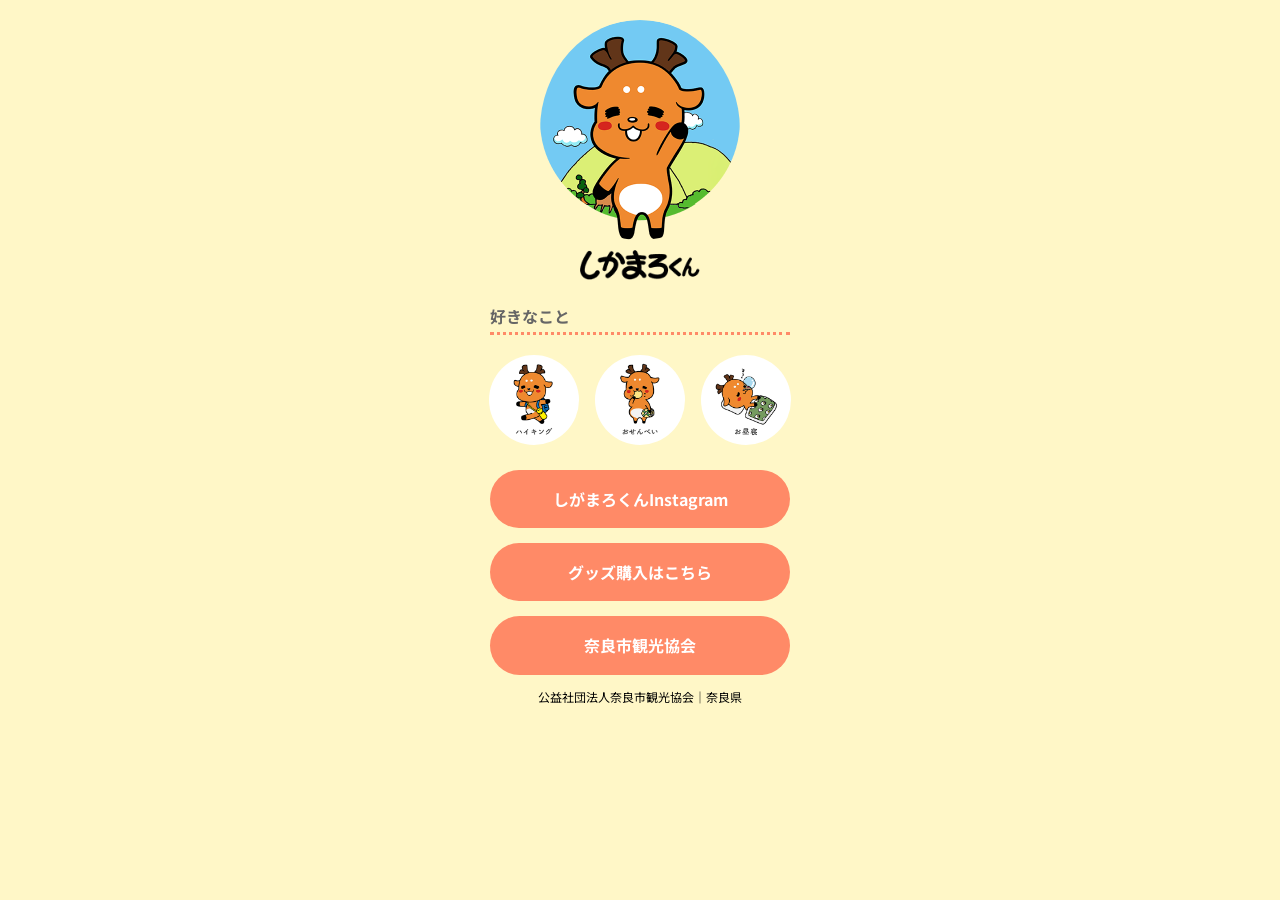
==== lesson02/index.html @ 859558b0 "lesson02を追加" ====
<!DOCTYPE html>
<html lang="ja">
<head>
    <link rel="preconnect" href="https://fonts.googleapis.com">
<link rel="preconnect" href="https://fonts.gstatic.com" crossorigin>
<link href="https://fonts.googleapis.com/css2?family=Noto+Sans+JP:wght@100..900&family=Noto+Sans:ital,wght@0,100..900;1,100..900&display=swap" rel="stylesheet">
<meta charset="UTF-8">
<link rel="stylesheet" href="css/reset.css">
<link rel="stylesheet" href="css/style.css">
<title>カピぞうの紹介</title>
</head>
<body>
<img class ="prof-image"src="images/shikamarokun.png" alr="カピぞうの顔写真"></img>
<h1><img src="images/name.png" alt="しかまろくん"></h1>

         <h2>好きなこと</h2>
      <ul class="favorite-list">
    <li>
            <img src="images/hiking.png" alt="ハイキング"></img>
    </li>
    <li>
            <img src="images/osenbei.png" alt="おせんべい"></img>
    </li>
    <li>
            <img src="images/ohirune.png" alt="message"></img>
    </li>
</ul>
<ul>
    <li>
        <a href="https://www.instagram.com/shikamarokun_official/?hl=ja">
            しがまろくんInstagram
        </a>
    </li>
    <li>
        <a href="https://narashikanko.or.jp/shikamaro">
            グッズ購入はこちら
        </a>
    </li>
    <li>
        <a href="https://narashikanko.or.jp/">
            奈良市観光協会
        </a>
    </li>
</ul>
<p>公益社団法人奈良市観光協会｜奈良県</p>

</body>
</html>
---- lesson02/css/style.css ----
@charset "UTF-8";
body{
  font-family: "Noto Sans JP", "Hiragino Sans", Meiryo, sans-serif;
  font-weight: 400;
  background-color: #fff7c7;
  background-image: url(images/haikei.png);     /* 背景画像指定 */
    background-repeat: repeat;  
    background-size: 160px auto; 
}

h1 {
    margin: 0px auto;
    font-size: 18px;
    text-align: center;
}
h1 img {
      width: 120px;
}
h2{
    color: #666;
    margin: 20px auto;
    width: 300px;
    line-height: 2;
    border-bottom: dotted #ff8a67;
    font-weight: bold;
}
p{
    font-size: 12px;
    text-align: center;
}
.prof-image {
    display: block;
    margin: 20px auto 10px;
    border-radius: 50%;
    width: 200px;
}
/* favorite-listここから */

.favorite-list {
        display: flex;
        justify-content: center;
        gap: 16px;
        margin-bottom: 10px;
    }
.favorite-list li {
    width: 90px;
    height: 90px;
    background-color: #fff;
    border-radius: 50%;
    display: flex;
    justify-content: center;
    align-items: center;
}
.favorite-list img{
    width: 90px;
    height: 90px;
}
/* favorite-listここまで */

ul{
    width: 300px;
    margin: 0 auto;
    text-align: center;
}
li {
    margin-bottom: 15px;
}
a{
    background-color: #ff8a67;
    display: block;
    padding: 20px 0;
    border-radius: 40px;
    color:#ffffff;
    font-weight: bold;
}

.footer-text{
    text-align: center;
    margin-top: 30px;
    font-size: 12px;
}
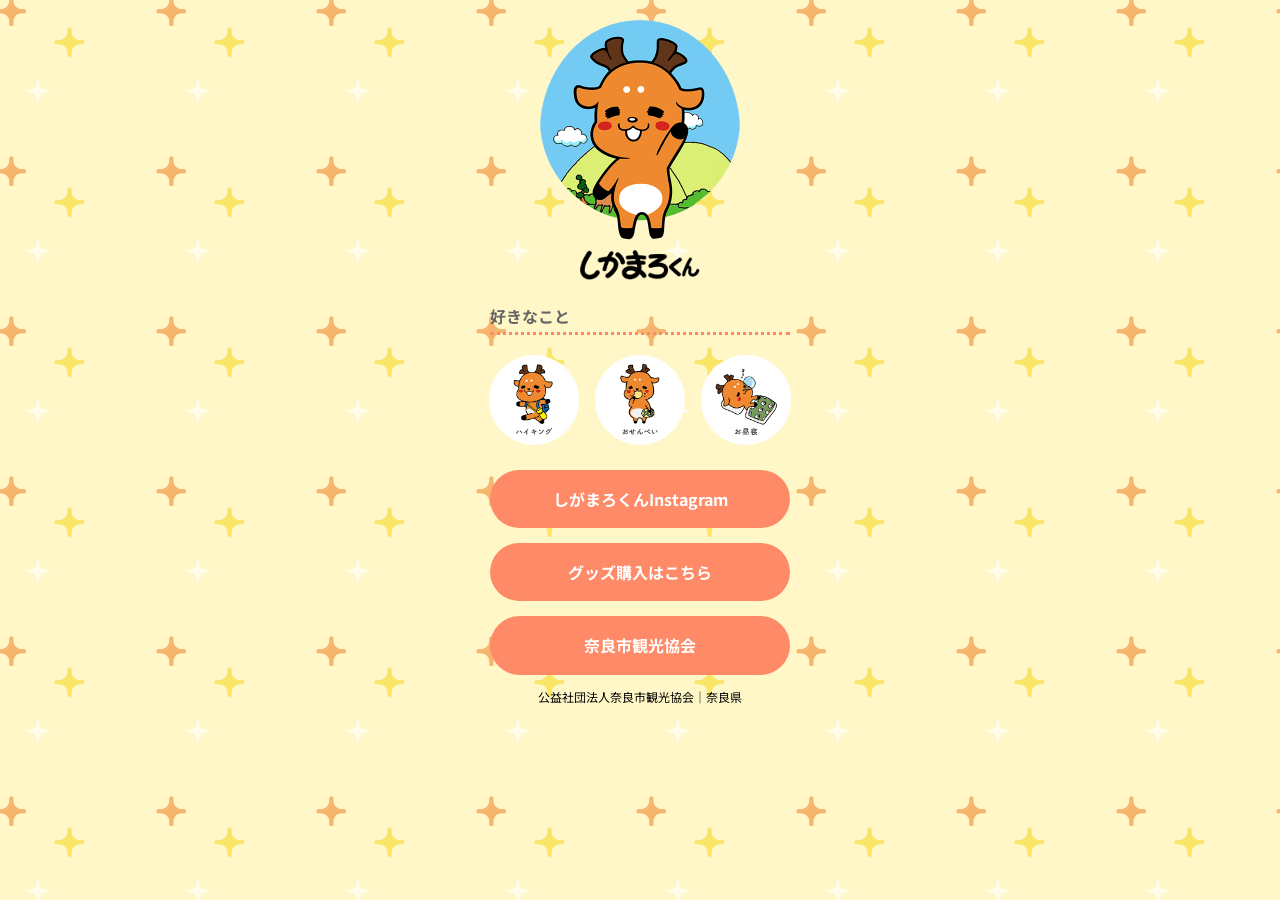
==== commit 74c8edc7: "Update index.html" ====
--- a/lesson02/index.html
+++ b/lesson02/index.html
@@ -7,7 +7,7 @@
 <meta charset="UTF-8">
 <link rel="stylesheet" href="css/reset.css">
 <link rel="stylesheet" href="css/style.css">
-<title>カピぞうの紹介</title>
+<title>しかまろくんの紹介</title>
 </head>
 <body>
 <img class ="prof-image"src="images/shikamarokun.png" alr="カピぞうの顔写真"></img>
@@ -45,4 +45,4 @@
 <p>公益社団法人奈良市観光協会｜奈良県</p>
 
 </body>
-</html>+</html>
--- a/lesson02/css/style.css
+++ b/lesson02/css/style.css
@@ -3,7 +3,7 @@
   font-family: "Noto Sans JP", "Hiragino Sans", Meiryo, sans-serif;
   font-weight: 400;
   background-color: #fff7c7;
-  background-image: url(images/haikei.png);     /* 背景画像指定 */
+  background-image: url(../images/haikei.png);     /* 背景画像指定 */
     background-repeat: repeat;  
     background-size: 160px auto; 
 }
@@ -78,4 +78,4 @@
     text-align: center;
     margin-top: 30px;
     font-size: 12px;
-}+}
